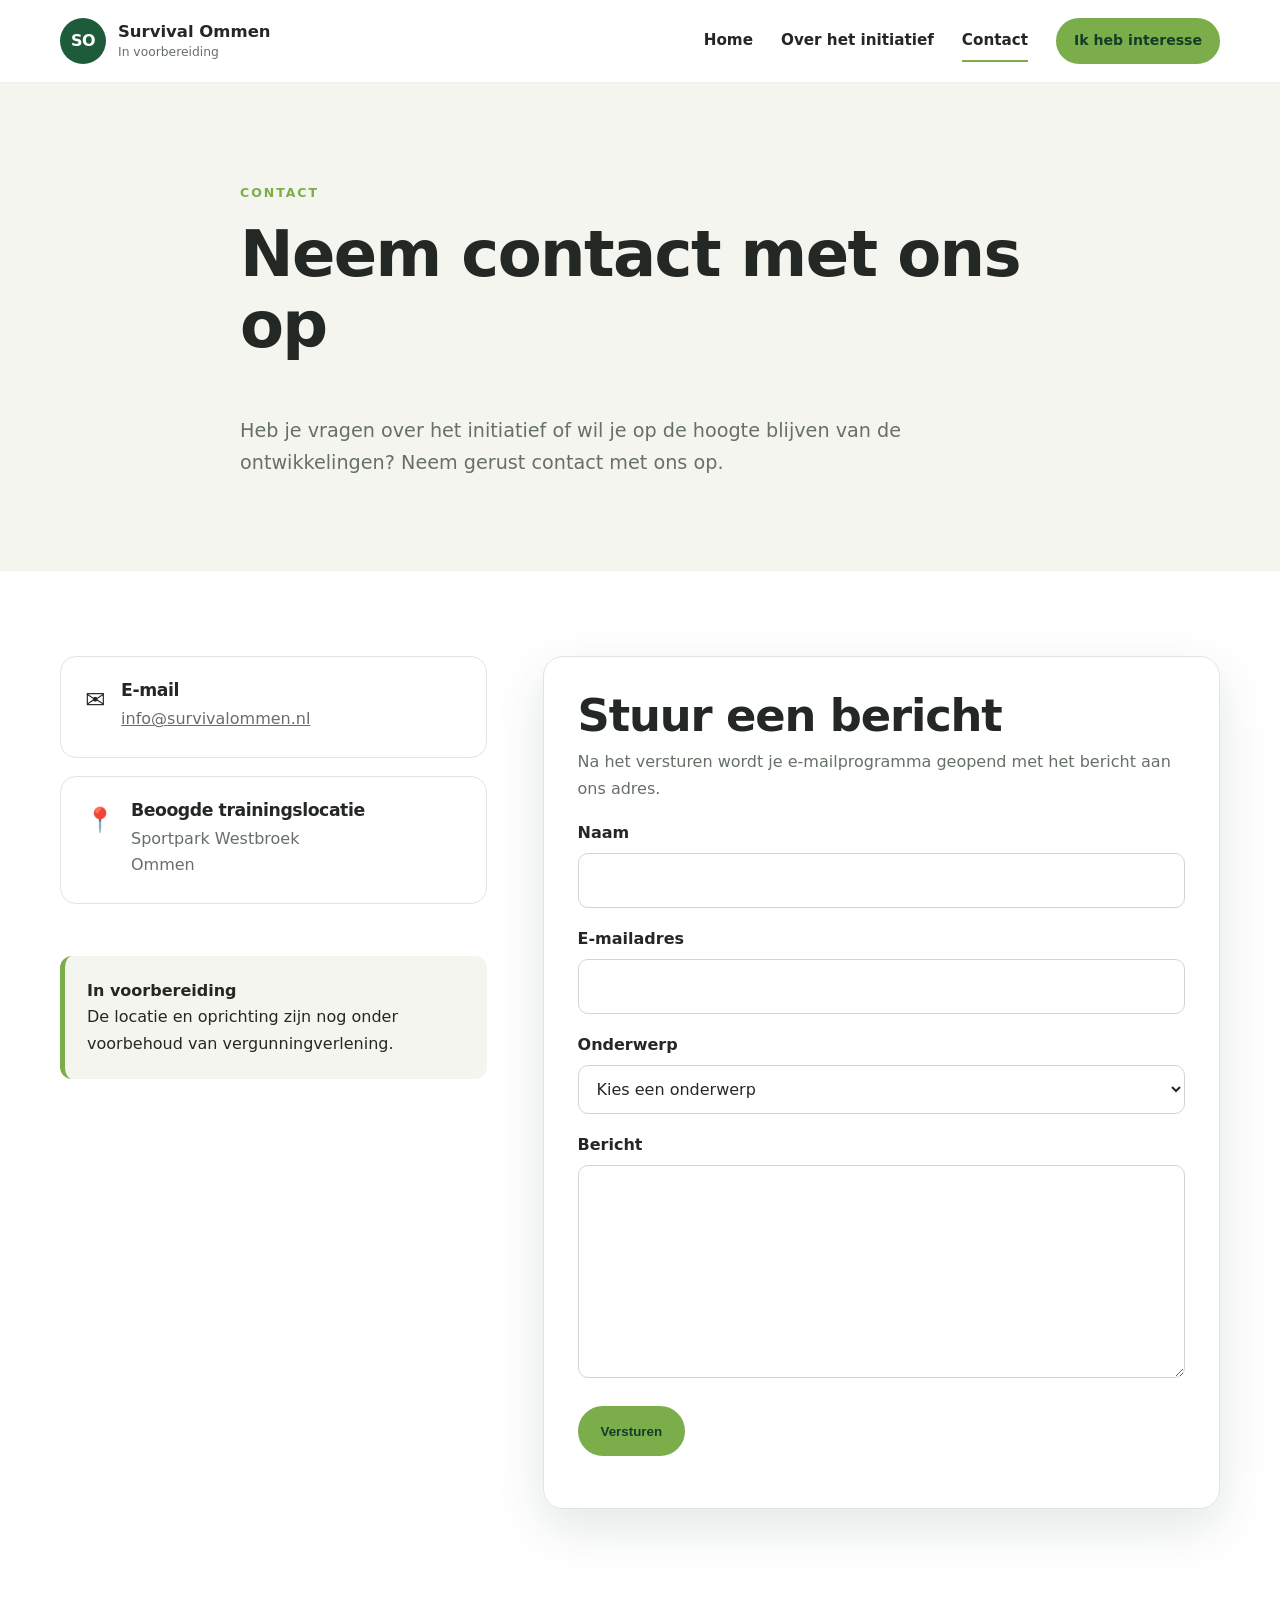
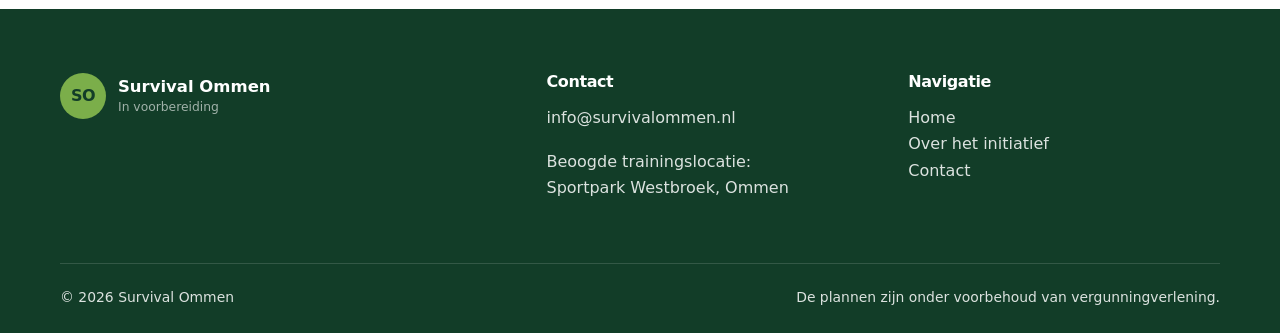
==== contact.html @ 65412dc5 "Add files via upload Eerste versie" ====
<!doctype html>
<html lang="nl">
<head>
  <meta charset="utf-8">
  <meta name="viewport" content="width=device-width, initial-scale=1">
  <title>Contact | Survival Ommen</title>
  <meta name="description" content="Neem contact op met Survival Ommen of meld je aan voor updates over het initiatief.">
  <meta name="theme-color" content="#1e5b3a">
  <link rel="icon" href="/assets/icons/favicon.svg" type="image/svg+xml">
  <link rel="stylesheet" href="/assets/css/style.css">
  <script defer src="/assets/js/script.js"></script>
</head>
<body>
  <a class="skip-link" href="#main">Ga naar de inhoud</a>
  <header class="site-header" data-header>
    <div class="container header-inner">
      <a class="brand" href="/" aria-label="Survival Ommen - home"><span class="brand-mark" aria-hidden="true">SO</span><span class="brand-text"><strong>Survival Ommen</strong><small>In voorbereiding</small></span></a>
      <button class="menu-toggle" type="button" aria-label="Menu openen" aria-expanded="false" aria-controls="main-menu" data-menu-toggle><span></span><span></span><span></span></button>
      <nav id="main-menu" class="main-nav" aria-label="Hoofdnavigatie" data-menu>
        <a href="/">Home</a>
        <a href="/over-survival-ommen.html">Over het initiatief</a>
        <a class="active" href="/contact.html">Contact</a>
        <a class="button button-small" href="#contactformulier">Ik heb interesse</a>
      </nav>
    </div>
  </header>

  <main id="main">
    <section class="page-hero">
      <div class="container narrow">
        <p class="eyebrow">Contact</p>
        <h1>Neem contact met ons op</h1>
        <p>Heb je vragen over het initiatief of wil je op de hoogte blijven van de ontwikkelingen? Neem gerust contact met ons op.</p>
      </div>
    </section>

    <section class="contact-section">
      <div class="container contact-grid">
        <aside class="contact-details">
          <div class="contact-card">
            <span aria-hidden="true">✉️</span>
            <div><h2>E-mail</h2><p><a href="mailto:info@survivalommen.nl">info@survivalommen.nl</a></p></div>
          </div>
          <div class="contact-card">
            <span aria-hidden="true">📍</span>
            <div><h2>Beoogde trainingslocatie</h2><p>Sportpark Westbroek<br>Ommen</p></div>
          </div>
          <div class="notice">
            <strong>In voorbereiding</strong>
            <p>De locatie en oprichting zijn nog onder voorbehoud van vergunningverlening.</p>
          </div>
        </aside>

        <form id="contactformulier" class="contact-form" data-contact-form>
          <h2>Stuur een bericht</h2>
          <p class="form-intro">Na het versturen wordt je e-mailprogramma geopend met het bericht aan ons adres.</p>

          <label for="naam">Naam</label>
          <input id="naam" name="naam" type="text" autocomplete="name" required>

          <label for="email">E-mailadres</label>
          <input id="email" name="email" type="email" autocomplete="email" required>

          <label for="onderwerp">Onderwerp</label>
          <select id="onderwerp" name="onderwerp" required>
            <option value="">Kies een onderwerp</option>
            <option>Ik heb interesse</option>
            <option>Ik wil op de hoogte blijven</option>
            <option>Ik wil sponsor worden</option>
            <option>Andere vraag</option>
          </select>

          <label for="bericht">Bericht</label>
          <textarea id="bericht" name="bericht" rows="7" required></textarea>

          <button class="button" type="submit">Versturen</button>
          <p class="form-status" role="status" aria-live="polite" data-form-status></p>
        </form>
      </div>
    </section>
  </main>

  <footer class="site-footer">
    <div class="container footer-grid">
      <div><a class="brand brand-footer" href="/"><span class="brand-mark" aria-hidden="true">SO</span><span class="brand-text"><strong>Survival Ommen</strong><small>In voorbereiding</small></span></a></div>
      <div><h2>Contact</h2><p><a href="mailto:info@survivalommen.nl">info@survivalommen.nl</a></p><p>Beoogde trainingslocatie:<br>Sportpark Westbroek, Ommen</p></div>
      <div><h2>Navigatie</h2><p><a href="/">Home</a><br><a href="/over-survival-ommen.html">Over het initiatief</a><br><a href="/contact.html">Contact</a></p></div>
    </div>
    <div class="container footer-bottom"><p>© <span data-year></span> Survival Ommen</p><p>De plannen zijn onder voorbehoud van vergunningverlening.</p></div>
  </footer>
</body>
</html>
---- assets/css/style.css ----
:root {
  --green-900: #123d28;
  --green-800: #1e5b3a;
  --green-700: #2d714b;
  --green-500: #7bae4a;
  --cream: #f5f5ef;
  --white: #ffffff;
  --charcoal: #242824;
  --muted: #667067;
  --line: #dfe5df;
  --shadow: 0 18px 50px rgba(18, 61, 40, .12);
  --radius: 20px;
  --container: 1160px;
}
* { box-sizing: border-box; }
html { scroll-behavior: smooth; }
body {
  margin: 0;
  color: var(--charcoal);
  background: var(--white);
  font-family: Inter, ui-sans-serif, system-ui, -apple-system, BlinkMacSystemFont, "Segoe UI", sans-serif;
  line-height: 1.65;
}
a { color: inherit; }
img { max-width: 100%; display: block; }
h1, h2, h3 { line-height: 1.12; margin-top: 0; letter-spacing: -.025em; }
h1 { font-size: clamp(2.5rem, 6vw, 5.25rem); }
h2 { font-size: clamp(1.8rem, 3.5vw, 3rem); }
p { margin: 0 0 1.1rem; }
.container { width: min(calc(100% - 40px), var(--container)); margin-inline: auto; }
.narrow { max-width: 800px; }
.skip-link {
  position: fixed; left: 16px; top: -100px; z-index: 1000; padding: 10px 14px;
  background: var(--white); border-radius: 8px; color: var(--green-900);
}
.skip-link:focus { top: 16px; }
.site-header {
  position: sticky; top: 0; z-index: 100; background: rgba(255,255,255,.94);
  backdrop-filter: blur(14px); border-bottom: 1px solid rgba(18,61,40,.08);
}
.header-inner { min-height: 82px; display: flex; align-items: center; justify-content: space-between; gap: 30px; }
.brand { display: inline-flex; align-items: center; gap: 12px; text-decoration: none; }
.brand-mark {
  width: 46px; height: 46px; display: grid; place-items: center; border-radius: 50%;
  background: var(--green-800); color: var(--white); font-weight: 900; letter-spacing: -.04em;
}
.brand-text { display: grid; line-height: 1.15; }
.brand-text strong { font-size: 1.03rem; }
.brand-text small { color: var(--muted); font-size: .77rem; margin-top: 3px; }
.main-nav { display: flex; align-items: center; gap: 28px; }
.main-nav > a { text-decoration: none; font-weight: 700; font-size: .95rem; }
.main-nav > a:not(.button) { position: relative; padding: 28px 0; }
.main-nav > a:not(.button)::after {
  content: ""; position: absolute; left: 0; right: 100%; bottom: 20px; height: 2px;
  background: var(--green-500); transition: right .2s ease;
}
.main-nav > a:hover::after, .main-nav > a.active::after { right: 0; }
.menu-toggle { display: none; width: 44px; height: 44px; border: 0; background: transparent; padding: 9px; }
.menu-toggle span { display: block; height: 2px; background: var(--green-900); margin: 6px 0; }
.hero {
  position: relative; min-height: 680px; display: grid; align-items: center; color: var(--white);
  background: url("/assets/images/hero-survival.svg") center/cover no-repeat;
}
.hero-overlay { position: absolute; inset: 0; background: linear-gradient(90deg, rgba(9,36,23,.94) 0%, rgba(9,36,23,.80) 50%, rgba(9,36,23,.35) 100%); }
.hero-content { position: relative; padding: 95px 0; max-width: 940px; }
.hero h1 { max-width: 900px; margin-bottom: 24px; }
.hero-lead { font-size: clamp(1.15rem, 2vw, 1.42rem); max-width: 830px; }
.hero p:not(.eyebrow) { max-width: 820px; color: rgba(255,255,255,.9); }
.eyebrow {
  color: var(--green-500); text-transform: uppercase; letter-spacing: .16em;
  font-weight: 900; font-size: .78rem; margin-bottom: 15px;
}
.button-group { display: flex; flex-wrap: wrap; gap: 14px; margin-top: 34px; }
.button {
  display: inline-flex; align-items: center; justify-content: center; min-height: 50px; padding: 13px 21px;
  background: var(--green-500); color: var(--green-900); border: 2px solid var(--green-500);
  border-radius: 999px; font-weight: 900; text-decoration: none; cursor: pointer; transition: transform .2s ease, box-shadow .2s ease, background .2s ease;
}
.button:hover { transform: translateY(-2px); box-shadow: 0 10px 25px rgba(0,0,0,.14); }
.button-secondary { background: var(--white); border-color: var(--white); color: var(--green-900); }
.button-outline-light { background: transparent; color: var(--white); border-color: rgba(255,255,255,.72); }
.button-light { background: var(--white); border-color: var(--white); color: var(--green-900); }
.button-small { min-height: 42px; padding: 9px 16px; font-size: .88rem !important; }
.status-section { background: var(--cream); padding: 0 0 70px; }
.status-card {
  position: relative; z-index: 2; transform: translateY(-44px); display: grid; grid-template-columns: auto 1fr; gap: 22px;
  background: var(--white); border-radius: var(--radius); padding: 32px; box-shadow: var(--shadow);
}
.status-card h2 { font-size: clamp(1.45rem, 3vw, 2.2rem); margin-bottom: 10px; }
.status-card p:last-child { margin-bottom: 0; }
.status-icon { font-size: 2rem; }
.intro-section, .content-section { padding: 95px 0; }
.intro-section p:not(.eyebrow), .prose p { color: var(--muted); font-size: 1.08rem; }
.text-link { display: inline-flex; gap: 8px; color: var(--green-800); font-weight: 900; text-decoration: none; }
.cta-section { background: var(--green-800); color: var(--white); padding: 70px 0; }
.cta-inner { display: flex; align-items: center; justify-content: space-between; gap: 40px; }
.cta-inner > div { max-width: 760px; }
.cta-inner p:not(.eyebrow) { color: rgba(255,255,255,.84); margin-bottom: 0; }
.page-hero { padding: 100px 0 75px; background: var(--cream); }
.page-hero h1 { font-size: clamp(2.5rem, 5vw, 4.6rem); }
.page-hero p:last-child { color: var(--muted); font-size: 1.2rem; }
.prose h2 { margin-top: 48px; margin-bottom: 14px; }
.notice { background: var(--cream); border-left: 5px solid var(--green-500); padding: 22px; border-radius: 12px; margin: 34px 0; }
.notice p { margin-bottom: 0; }
.contact-section { padding: 85px 0 100px; }
.contact-grid { display: grid; grid-template-columns: .85fr 1.35fr; gap: 56px; align-items: start; }
.contact-details { display: grid; gap: 18px; }
.contact-card { display: grid; grid-template-columns: auto 1fr; gap: 16px; padding: 24px; border: 1px solid var(--line); border-radius: 16px; }
.contact-card > span { font-size: 1.5rem; }
.contact-card h2 { font-size: 1.08rem; margin-bottom: 6px; }
.contact-card p { margin: 0; color: var(--muted); }
.contact-form { padding: 34px; border: 1px solid var(--line); border-radius: var(--radius); box-shadow: var(--shadow); }
.contact-form h2 { margin-bottom: 8px; }
.form-intro { color: var(--muted); }
label { display: block; margin: 18px 0 7px; font-weight: 800; }
input, select, textarea {
  width: 100%; border: 1px solid #cfd8cf; border-radius: 10px; padding: 13px 14px; font: inherit; color: inherit; background: var(--white);
}
input:focus, select:focus, textarea:focus { outline: 3px solid rgba(123,174,74,.28); border-color: var(--green-700); }
textarea { resize: vertical; }
.contact-form .button { margin-top: 20px; }
.form-status { margin-top: 12px; color: var(--green-800); font-weight: 700; }
.site-footer { background: var(--green-900); color: rgba(255,255,255,.85); padding: 64px 0 24px; }
.footer-grid { display: grid; grid-template-columns: 1.4fr 1fr 1fr; gap: 50px; }
.site-footer h2 { color: var(--white); font-size: 1rem; margin-bottom: 14px; }
.site-footer a { color: inherit; text-decoration: none; }
.site-footer a:hover { color: var(--green-500); }
.brand-footer .brand-mark { background: var(--green-500); color: var(--green-900); }
.brand-footer .brand-text strong { color: var(--white); }
.brand-footer .brand-text small { color: rgba(255,255,255,.6); }
.footer-bottom { display: flex; justify-content: space-between; gap: 20px; border-top: 1px solid rgba(255,255,255,.14); margin-top: 44px; padding-top: 22px; font-size: .87rem; }
.footer-bottom p { margin: 0; }

@media (max-width: 860px) {
  .menu-toggle { display: block; }
  .main-nav {
    display: none; position: absolute; left: 20px; right: 20px; top: 72px; background: var(--white);
    border: 1px solid var(--line); border-radius: 16px; box-shadow: var(--shadow); padding: 14px;
    flex-direction: column; align-items: stretch; gap: 0;
  }
  .main-nav.open { display: flex; }
  .main-nav > a:not(.button) { padding: 13px 10px; }
  .main-nav > a:not(.button)::after { display: none; }
  .main-nav .button { margin-top: 8px; }
  .hero { min-height: 650px; }
  .hero-overlay { background: rgba(9,36,23,.84); }
  .cta-inner { align-items: flex-start; flex-direction: column; }
  .contact-grid, .footer-grid { grid-template-columns: 1fr; }
}
@media (max-width: 600px) {
  .container { width: min(calc(100% - 28px), var(--container)); }
  .header-inner { min-height: 72px; }
  .brand-text small { display: none; }
  .hero-content { padding: 72px 0 90px; }
  .button-group { align-items: stretch; flex-direction: column; }
  .button-group .button { width: 100%; }
  .status-card { grid-template-columns: 1fr; padding: 25px; }
  .page-hero { padding: 72px 0 55px; }
  .intro-section, .content-section, .contact-section { padding: 68px 0; }
  .contact-form { padding: 24px; }
  .footer-bottom { flex-direction: column; }
}
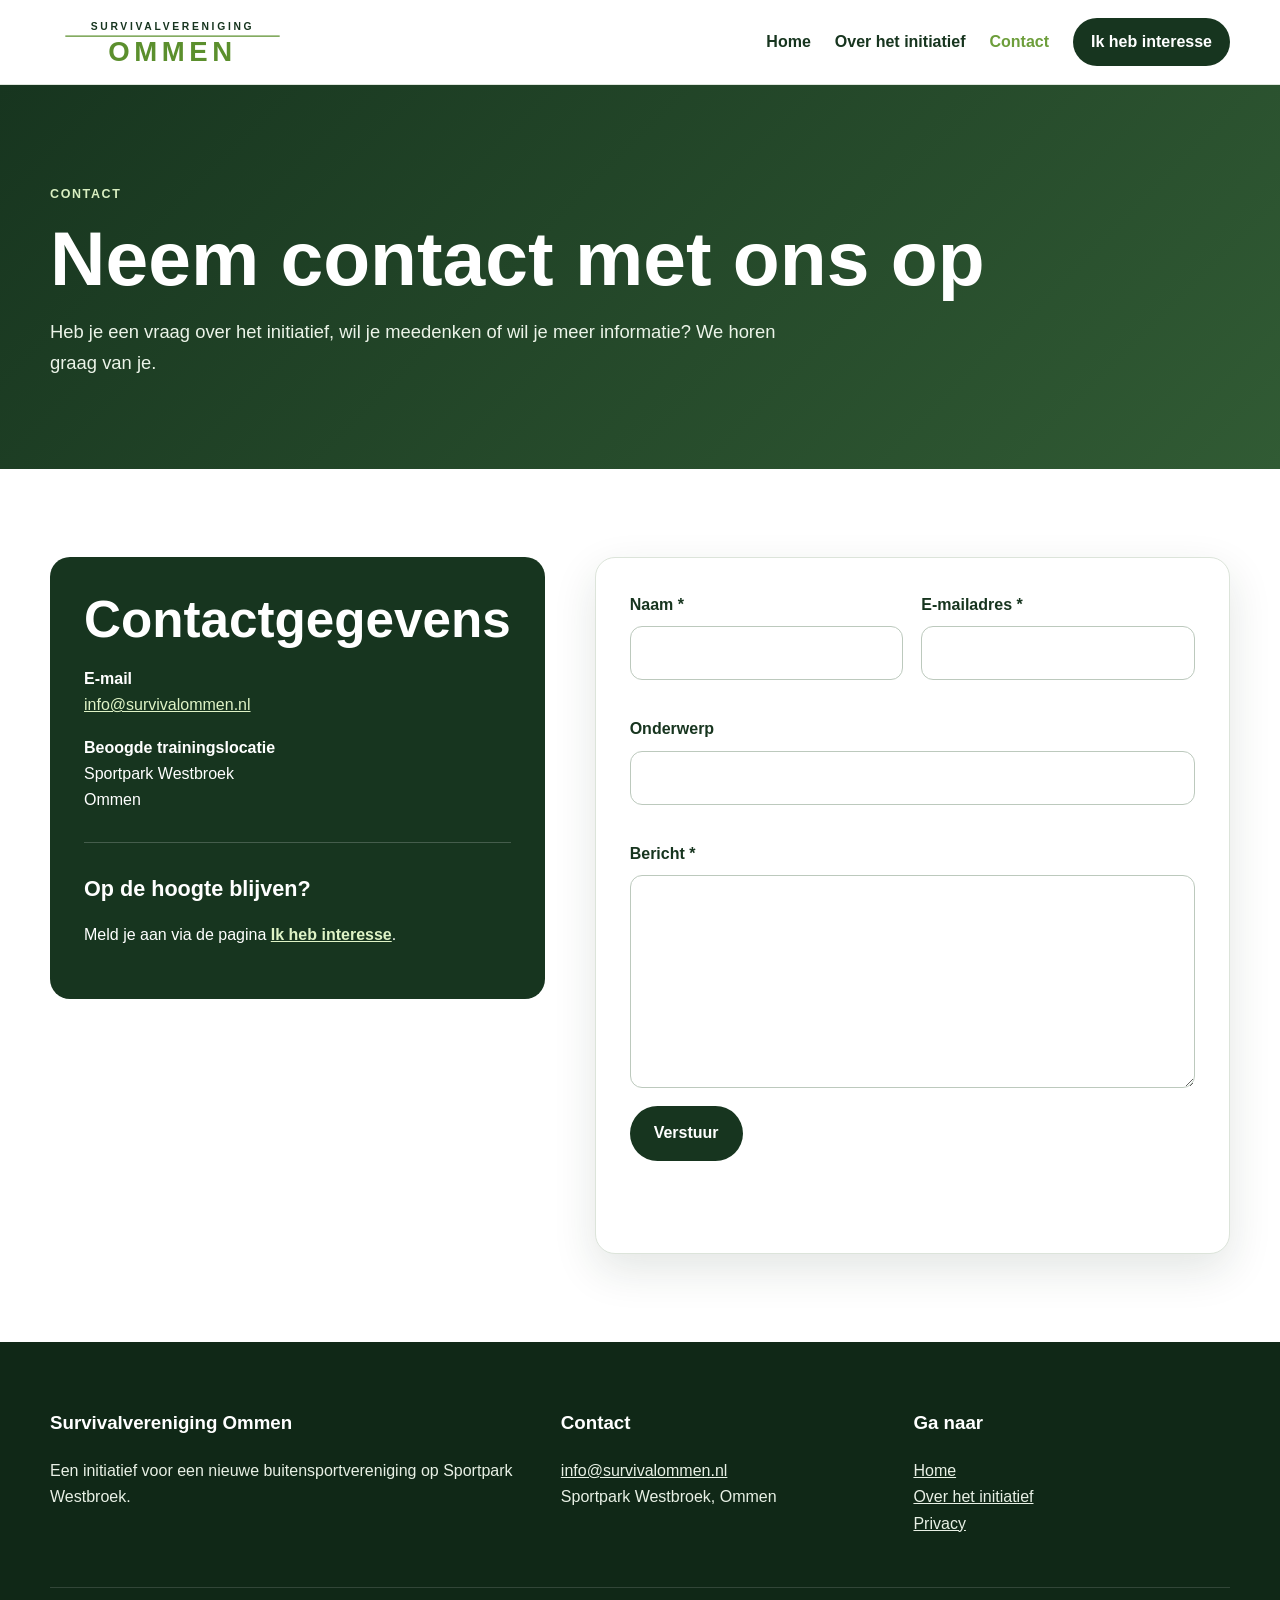
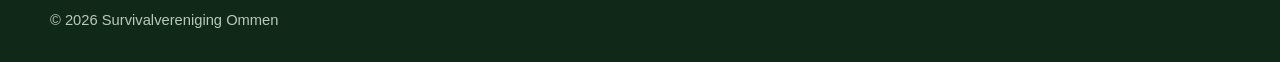
==== commit ca413190: "Add files via upload" ====
--- a/contact.html
+++ b/contact.html
@@ -1,92 +1,6 @@
-<!doctype html>
-<html lang="nl">
-<head>
-  <meta charset="utf-8">
-  <meta name="viewport" content="width=device-width, initial-scale=1">
-  <title>Contact | Survival Ommen</title>
-  <meta name="description" content="Neem contact op met Survival Ommen of meld je aan voor updates over het initiatief.">
-  <meta name="theme-color" content="#1e5b3a">
-  <link rel="icon" href="/assets/icons/favicon.svg" type="image/svg+xml">
-  <link rel="stylesheet" href="/assets/css/style.css">
-  <script defer src="/assets/js/script.js"></script>
-</head>
-<body>
-  <a class="skip-link" href="#main">Ga naar de inhoud</a>
-  <header class="site-header" data-header>
-    <div class="container header-inner">
-      <a class="brand" href="/" aria-label="Survival Ommen - home"><span class="brand-mark" aria-hidden="true">SO</span><span class="brand-text"><strong>Survival Ommen</strong><small>In voorbereiding</small></span></a>
-      <button class="menu-toggle" type="button" aria-label="Menu openen" aria-expanded="false" aria-controls="main-menu" data-menu-toggle><span></span><span></span><span></span></button>
-      <nav id="main-menu" class="main-nav" aria-label="Hoofdnavigatie" data-menu>
-        <a href="/">Home</a>
-        <a href="/over-survival-ommen.html">Over het initiatief</a>
-        <a class="active" href="/contact.html">Contact</a>
-        <a class="button button-small" href="#contactformulier">Ik heb interesse</a>
-      </nav>
-    </div>
-  </header>
-
-  <main id="main">
-    <section class="page-hero">
-      <div class="container narrow">
-        <p class="eyebrow">Contact</p>
-        <h1>Neem contact met ons op</h1>
-        <p>Heb je vragen over het initiatief of wil je op de hoogte blijven van de ontwikkelingen? Neem gerust contact met ons op.</p>
-      </div>
-    </section>
-
-    <section class="contact-section">
-      <div class="container contact-grid">
-        <aside class="contact-details">
-          <div class="contact-card">
-            <span aria-hidden="true">✉️</span>
-            <div><h2>E-mail</h2><p><a href="mailto:info@survivalommen.nl">info@survivalommen.nl</a></p></div>
-          </div>
-          <div class="contact-card">
-            <span aria-hidden="true">📍</span>
-            <div><h2>Beoogde trainingslocatie</h2><p>Sportpark Westbroek<br>Ommen</p></div>
-          </div>
-          <div class="notice">
-            <strong>In voorbereiding</strong>
-            <p>De locatie en oprichting zijn nog onder voorbehoud van vergunningverlening.</p>
-          </div>
-        </aside>
-
-        <form id="contactformulier" class="contact-form" data-contact-form>
-          <h2>Stuur een bericht</h2>
-          <p class="form-intro">Na het versturen wordt je e-mailprogramma geopend met het bericht aan ons adres.</p>
-
-          <label for="naam">Naam</label>
-          <input id="naam" name="naam" type="text" autocomplete="name" required>
-
-          <label for="email">E-mailadres</label>
-          <input id="email" name="email" type="email" autocomplete="email" required>
-
-          <label for="onderwerp">Onderwerp</label>
-          <select id="onderwerp" name="onderwerp" required>
-            <option value="">Kies een onderwerp</option>
-            <option>Ik heb interesse</option>
-            <option>Ik wil op de hoogte blijven</option>
-            <option>Ik wil sponsor worden</option>
-            <option>Andere vraag</option>
-          </select>
-
-          <label for="bericht">Bericht</label>
-          <textarea id="bericht" name="bericht" rows="7" required></textarea>
-
-          <button class="button" type="submit">Versturen</button>
-          <p class="form-status" role="status" aria-live="polite" data-form-status></p>
-        </form>
-      </div>
-    </section>
-  </main>
-
-  <footer class="site-footer">
-    <div class="container footer-grid">
-      <div><a class="brand brand-footer" href="/"><span class="brand-mark" aria-hidden="true">SO</span><span class="brand-text"><strong>Survival Ommen</strong><small>In voorbereiding</small></span></a></div>
-      <div><h2>Contact</h2><p><a href="mailto:info@survivalommen.nl">info@survivalommen.nl</a></p><p>Beoogde trainingslocatie:<br>Sportpark Westbroek, Ommen</p></div>
-      <div><h2>Navigatie</h2><p><a href="/">Home</a><br><a href="/over-survival-ommen.html">Over het initiatief</a><br><a href="/contact.html">Contact</a></p></div>
-    </div>
-    <div class="container footer-bottom"><p>© <span data-year></span> Survival Ommen</p><p>De plannen zijn onder voorbehoud van vergunningverlening.</p></div>
-  </footer>
-</body>
-</html>
+<!doctype html><html lang="nl"><head><meta charset="utf-8"><meta name="viewport" content="width=device-width,initial-scale=1"><title>Contact | Survivalvereniging Ommen</title><meta name="description" content="Neem contact op met Survivalvereniging Ommen of stel je vraag via het contactformulier."><link rel="icon" href="assets/images/favicon.svg" type="image/svg+xml"><link rel="stylesheet" href="assets/css/style.css"></head><body><a class="skip-link" href="#main">Ga naar inhoud</a>
+<header class="site-header"><div class="container nav-wrap"><a class="brand" href="index.html"><img src="assets/images/logo.svg" alt="Survivalvereniging Ommen"></a><button class="menu-button" data-menu-button aria-expanded="false" aria-controls="main-nav">Menu</button><nav id="main-nav" class="main-nav" data-nav><a href="index.html">Home</a><a href="over-survival-ommen.html">Over het initiatief</a><a aria-current="page" href="contact.html">Contact</a><a class="nav-cta" href="interesse.html">Ik heb interesse</a></nav></div></header>
+<main id="main"><section class="page-hero"><div class="container"><span class="eyebrow">Contact</span><h1>Neem contact met ons op</h1><p>Heb je een vraag over het initiatief, wil je meedenken of wil je meer informatie? We horen graag van je.</p></div></section>
+<section class="section"><div class="container form-shell"><aside class="contact-panel"><h2>Contactgegevens</h2><p><strong>E-mail</strong><br><a href="mailto:info@survivalommen.nl">info@survivalommen.nl</a></p><p><strong>Beoogde trainingslocatie</strong><br>Sportpark Westbroek<br>Ommen</p><hr style="border:0;border-top:1px solid rgba(255,255,255,.2);margin:28px 0"><h3 style="color:#fff">Op de hoogte blijven?</h3><p>Meld je aan via de pagina <a href="interesse.html"><strong>Ik heb interesse</strong></a>.</p></aside>
+<form class="contact-form" action="https://formspree.io/f/mwvggwoa" method="POST" data-contact-form><input type="hidden" name="_subject" value="Nieuw contactbericht via survivalommen.nl"><input type="hidden" name="formulier" value="Contactformulier"><div class="honeypot"><label>Laat dit veld leeg<input name="website" autocomplete="off"></label></div><div class="form-grid"><div class="form-group"><label for="contact-naam">Naam *</label><input type="text" id="contact-naam" name="naam" autocomplete="name" required></div><div class="form-group"><label for="contact-email">E-mailadres *</label><input type="email" id="contact-email" name="email" autocomplete="email" required></div><div class="form-group full"><label for="contact-onderwerp">Onderwerp</label><input type="text" id="contact-onderwerp" name="onderwerp"></div><div class="form-group full"><label for="contact-bericht">Bericht *</label><textarea id="contact-bericht" name="bericht" rows="7" required></textarea></div></div><button type="submit" class="button button-dark">Verstuur</button><p class="form-status" data-form-status aria-live="polite"></p></form></div></section></main>
+<footer class="site-footer"><div class="container"><div class="footer-grid"><div><h3>Survivalvereniging Ommen</h3><p>Een initiatief voor een nieuwe buitensportvereniging op Sportpark Westbroek.</p></div><div><h3>Contact</h3><p><a href="mailto:info@survivalommen.nl">info@survivalommen.nl</a><br>Sportpark Westbroek, Ommen</p></div><div><h3>Ga naar</h3><p><a href="index.html">Home</a><br><a href="over-survival-ommen.html">Over het initiatief</a><br><a href="privacy.html">Privacy</a></p></div></div><div class="footer-bottom">© <span data-year></span> Survivalvereniging Ommen</div></div></footer><script src="assets/js/script.js"></script></body></html>
--- a/assets/css/style.css
+++ b/assets/css/style.css
@@ -1,162 +1,11 @@
-:root {
-  --green-900: #123d28;
-  --green-800: #1e5b3a;
-  --green-700: #2d714b;
-  --green-500: #7bae4a;
-  --cream: #f5f5ef;
-  --white: #ffffff;
-  --charcoal: #242824;
-  --muted: #667067;
-  --line: #dfe5df;
-  --shadow: 0 18px 50px rgba(18, 61, 40, .12);
-  --radius: 20px;
-  --container: 1160px;
-}
-* { box-sizing: border-box; }
-html { scroll-behavior: smooth; }
-body {
-  margin: 0;
-  color: var(--charcoal);
-  background: var(--white);
-  font-family: Inter, ui-sans-serif, system-ui, -apple-system, BlinkMacSystemFont, "Segoe UI", sans-serif;
-  line-height: 1.65;
-}
-a { color: inherit; }
-img { max-width: 100%; display: block; }
-h1, h2, h3 { line-height: 1.12; margin-top: 0; letter-spacing: -.025em; }
-h1 { font-size: clamp(2.5rem, 6vw, 5.25rem); }
-h2 { font-size: clamp(1.8rem, 3.5vw, 3rem); }
-p { margin: 0 0 1.1rem; }
-.container { width: min(calc(100% - 40px), var(--container)); margin-inline: auto; }
-.narrow { max-width: 800px; }
-.skip-link {
-  position: fixed; left: 16px; top: -100px; z-index: 1000; padding: 10px 14px;
-  background: var(--white); border-radius: 8px; color: var(--green-900);
-}
-.skip-link:focus { top: 16px; }
-.site-header {
-  position: sticky; top: 0; z-index: 100; background: rgba(255,255,255,.94);
-  backdrop-filter: blur(14px); border-bottom: 1px solid rgba(18,61,40,.08);
-}
-.header-inner { min-height: 82px; display: flex; align-items: center; justify-content: space-between; gap: 30px; }
-.brand { display: inline-flex; align-items: center; gap: 12px; text-decoration: none; }
-.brand-mark {
-  width: 46px; height: 46px; display: grid; place-items: center; border-radius: 50%;
-  background: var(--green-800); color: var(--white); font-weight: 900; letter-spacing: -.04em;
-}
-.brand-text { display: grid; line-height: 1.15; }
-.brand-text strong { font-size: 1.03rem; }
-.brand-text small { color: var(--muted); font-size: .77rem; margin-top: 3px; }
-.main-nav { display: flex; align-items: center; gap: 28px; }
-.main-nav > a { text-decoration: none; font-weight: 700; font-size: .95rem; }
-.main-nav > a:not(.button) { position: relative; padding: 28px 0; }
-.main-nav > a:not(.button)::after {
-  content: ""; position: absolute; left: 0; right: 100%; bottom: 20px; height: 2px;
-  background: var(--green-500); transition: right .2s ease;
-}
-.main-nav > a:hover::after, .main-nav > a.active::after { right: 0; }
-.menu-toggle { display: none; width: 44px; height: 44px; border: 0; background: transparent; padding: 9px; }
-.menu-toggle span { display: block; height: 2px; background: var(--green-900); margin: 6px 0; }
-.hero {
-  position: relative; min-height: 680px; display: grid; align-items: center; color: var(--white);
-  background: url("/assets/images/hero-survival.svg") center/cover no-repeat;
-}
-.hero-overlay { position: absolute; inset: 0; background: linear-gradient(90deg, rgba(9,36,23,.94) 0%, rgba(9,36,23,.80) 50%, rgba(9,36,23,.35) 100%); }
-.hero-content { position: relative; padding: 95px 0; max-width: 940px; }
-.hero h1 { max-width: 900px; margin-bottom: 24px; }
-.hero-lead { font-size: clamp(1.15rem, 2vw, 1.42rem); max-width: 830px; }
-.hero p:not(.eyebrow) { max-width: 820px; color: rgba(255,255,255,.9); }
-.eyebrow {
-  color: var(--green-500); text-transform: uppercase; letter-spacing: .16em;
-  font-weight: 900; font-size: .78rem; margin-bottom: 15px;
-}
-.button-group { display: flex; flex-wrap: wrap; gap: 14px; margin-top: 34px; }
-.button {
-  display: inline-flex; align-items: center; justify-content: center; min-height: 50px; padding: 13px 21px;
-  background: var(--green-500); color: var(--green-900); border: 2px solid var(--green-500);
-  border-radius: 999px; font-weight: 900; text-decoration: none; cursor: pointer; transition: transform .2s ease, box-shadow .2s ease, background .2s ease;
-}
-.button:hover { transform: translateY(-2px); box-shadow: 0 10px 25px rgba(0,0,0,.14); }
-.button-secondary { background: var(--white); border-color: var(--white); color: var(--green-900); }
-.button-outline-light { background: transparent; color: var(--white); border-color: rgba(255,255,255,.72); }
-.button-light { background: var(--white); border-color: var(--white); color: var(--green-900); }
-.button-small { min-height: 42px; padding: 9px 16px; font-size: .88rem !important; }
-.status-section { background: var(--cream); padding: 0 0 70px; }
-.status-card {
-  position: relative; z-index: 2; transform: translateY(-44px); display: grid; grid-template-columns: auto 1fr; gap: 22px;
-  background: var(--white); border-radius: var(--radius); padding: 32px; box-shadow: var(--shadow);
-}
-.status-card h2 { font-size: clamp(1.45rem, 3vw, 2.2rem); margin-bottom: 10px; }
-.status-card p:last-child { margin-bottom: 0; }
-.status-icon { font-size: 2rem; }
-.intro-section, .content-section { padding: 95px 0; }
-.intro-section p:not(.eyebrow), .prose p { color: var(--muted); font-size: 1.08rem; }
-.text-link { display: inline-flex; gap: 8px; color: var(--green-800); font-weight: 900; text-decoration: none; }
-.cta-section { background: var(--green-800); color: var(--white); padding: 70px 0; }
-.cta-inner { display: flex; align-items: center; justify-content: space-between; gap: 40px; }
-.cta-inner > div { max-width: 760px; }
-.cta-inner p:not(.eyebrow) { color: rgba(255,255,255,.84); margin-bottom: 0; }
-.page-hero { padding: 100px 0 75px; background: var(--cream); }
-.page-hero h1 { font-size: clamp(2.5rem, 5vw, 4.6rem); }
-.page-hero p:last-child { color: var(--muted); font-size: 1.2rem; }
-.prose h2 { margin-top: 48px; margin-bottom: 14px; }
-.notice { background: var(--cream); border-left: 5px solid var(--green-500); padding: 22px; border-radius: 12px; margin: 34px 0; }
-.notice p { margin-bottom: 0; }
-.contact-section { padding: 85px 0 100px; }
-.contact-grid { display: grid; grid-template-columns: .85fr 1.35fr; gap: 56px; align-items: start; }
-.contact-details { display: grid; gap: 18px; }
-.contact-card { display: grid; grid-template-columns: auto 1fr; gap: 16px; padding: 24px; border: 1px solid var(--line); border-radius: 16px; }
-.contact-card > span { font-size: 1.5rem; }
-.contact-card h2 { font-size: 1.08rem; margin-bottom: 6px; }
-.contact-card p { margin: 0; color: var(--muted); }
-.contact-form { padding: 34px; border: 1px solid var(--line); border-radius: var(--radius); box-shadow: var(--shadow); }
-.contact-form h2 { margin-bottom: 8px; }
-.form-intro { color: var(--muted); }
-label { display: block; margin: 18px 0 7px; font-weight: 800; }
-input, select, textarea {
-  width: 100%; border: 1px solid #cfd8cf; border-radius: 10px; padding: 13px 14px; font: inherit; color: inherit; background: var(--white);
-}
-input:focus, select:focus, textarea:focus { outline: 3px solid rgba(123,174,74,.28); border-color: var(--green-700); }
-textarea { resize: vertical; }
-.contact-form .button { margin-top: 20px; }
-.form-status { margin-top: 12px; color: var(--green-800); font-weight: 700; }
-.site-footer { background: var(--green-900); color: rgba(255,255,255,.85); padding: 64px 0 24px; }
-.footer-grid { display: grid; grid-template-columns: 1.4fr 1fr 1fr; gap: 50px; }
-.site-footer h2 { color: var(--white); font-size: 1rem; margin-bottom: 14px; }
-.site-footer a { color: inherit; text-decoration: none; }
-.site-footer a:hover { color: var(--green-500); }
-.brand-footer .brand-mark { background: var(--green-500); color: var(--green-900); }
-.brand-footer .brand-text strong { color: var(--white); }
-.brand-footer .brand-text small { color: rgba(255,255,255,.6); }
-.footer-bottom { display: flex; justify-content: space-between; gap: 20px; border-top: 1px solid rgba(255,255,255,.14); margin-top: 44px; padding-top: 22px; font-size: .87rem; }
-.footer-bottom p { margin: 0; }
-
-@media (max-width: 860px) {
-  .menu-toggle { display: block; }
-  .main-nav {
-    display: none; position: absolute; left: 20px; right: 20px; top: 72px; background: var(--white);
-    border: 1px solid var(--line); border-radius: 16px; box-shadow: var(--shadow); padding: 14px;
-    flex-direction: column; align-items: stretch; gap: 0;
-  }
-  .main-nav.open { display: flex; }
-  .main-nav > a:not(.button) { padding: 13px 10px; }
-  .main-nav > a:not(.button)::after { display: none; }
-  .main-nav .button { margin-top: 8px; }
-  .hero { min-height: 650px; }
-  .hero-overlay { background: rgba(9,36,23,.84); }
-  .cta-inner { align-items: flex-start; flex-direction: column; }
-  .contact-grid, .footer-grid { grid-template-columns: 1fr; }
-}
-@media (max-width: 600px) {
-  .container { width: min(calc(100% - 28px), var(--container)); }
-  .header-inner { min-height: 72px; }
-  .brand-text small { display: none; }
-  .hero-content { padding: 72px 0 90px; }
-  .button-group { align-items: stretch; flex-direction: column; }
-  .button-group .button { width: 100%; }
-  .status-card { grid-template-columns: 1fr; padding: 25px; }
-  .page-hero { padding: 72px 0 55px; }
-  .intro-section, .content-section, .contact-section { padding: 68px 0; }
-  .contact-form { padding: 24px; }
-  .footer-bottom { flex-direction: column; }
-}
+:root{--green-900:#17351f;--green-800:#214c2a;--green-700:#356a35;--green-500:#6d9e3b;--green-300:#b9d59a;--cream:#f6f4ed;--white:#fff;--ink:#1e2720;--muted:#647066;--border:#dce4da;--shadow:0 16px 44px rgba(23,53,31,.12);--radius:20px;--max:1180px}
+*{box-sizing:border-box}html{scroll-behavior:smooth}body{margin:0;font-family:Inter,Arial,Helvetica,sans-serif;color:var(--ink);background:#fff;line-height:1.65}img{max-width:100%;display:block}a{color:inherit}button,input,textarea{font:inherit}.container{width:min(var(--max),calc(100% - 40px));margin-inline:auto}.skip-link{position:absolute;left:-9999px;top:10px;z-index:999;background:#fff;padding:10px 14px}.skip-link:focus{left:10px}
+.site-header{position:sticky;top:0;z-index:50;background:rgba(255,255,255,.95);backdrop-filter:blur(12px);border-bottom:1px solid rgba(220,228,218,.9)}.nav-wrap{display:flex;align-items:center;justify-content:space-between;min-height:84px;gap:28px}.brand{display:flex;align-items:center;text-decoration:none}.brand img{width:245px;height:auto}.main-nav{display:flex;align-items:center;gap:24px}.main-nav a{text-decoration:none;font-weight:700;color:var(--green-900)}.main-nav a:hover,.main-nav a[aria-current="page"]{color:var(--green-500)}.nav-cta{background:var(--green-900);color:#fff!important;padding:11px 18px;border-radius:999px}.menu-button{display:none;border:0;background:var(--cream);padding:10px 13px;border-radius:10px;font-weight:800;color:var(--green-900)}
+.hero{position:relative;min-height:620px;display:grid;align-items:center;overflow:hidden;background:var(--green-900)}.hero-media{position:absolute;inset:0}.hero-media img{width:100%;height:100%;object-fit:cover}.hero-media:after{content:"";position:absolute;inset:0;background:linear-gradient(90deg,rgba(13,34,18,.9) 0%,rgba(13,34,18,.68) 48%,rgba(13,34,18,.18) 100%)}.hero-content{position:relative;color:#fff;padding:95px 0;max-width:760px}.eyebrow{display:inline-flex;align-items:center;gap:8px;text-transform:uppercase;letter-spacing:.13em;font-size:.78rem;font-weight:900;color:#d9efc1}.hero h1{font-size:clamp(2.6rem,6vw,5.2rem);line-height:1.03;margin:18px 0 20px}.hero p{font-size:clamp(1.05rem,2vw,1.25rem);max-width:720px;color:#edf5e8}.button-row{display:flex;flex-wrap:wrap;gap:12px;margin-top:30px}.button{display:inline-flex;align-items:center;justify-content:center;min-height:50px;padding:12px 22px;border-radius:999px;text-decoration:none;font-weight:900;border:2px solid transparent;cursor:pointer}.button-primary{background:var(--green-500);color:#102414}.button-primary:hover{background:#82b84c}.button-secondary{background:rgba(255,255,255,.08);border-color:#fff;color:#fff}.button-dark{background:var(--green-900);color:#fff}.button-outline{border-color:var(--green-900);color:var(--green-900);background:#fff}
+.usp-strip{background:#fff;border-bottom:1px solid var(--border)}.usp-grid{display:grid;grid-template-columns:repeat(3,1fr);gap:0}.usp-item{padding:18px 24px;display:flex;align-items:center;justify-content:center;gap:10px;text-align:center;font-weight:850;color:var(--green-900);border-right:1px solid var(--border)}.usp-item:last-child{border-right:0}.usp-icon{font-size:1.35rem}
+.section{padding:88px 0}.section-soft{background:var(--cream)}.section-head{max-width:760px;margin-bottom:42px}.section h2{font-size:clamp(2rem,4vw,3.2rem);line-height:1.12;color:var(--green-900);margin:0 0 18px}.section h3{color:var(--green-900);font-size:1.35rem;margin:0 0 10px}.lead{font-size:1.18rem;color:#415045}.two-col{display:grid;grid-template-columns:1.05fr .95fr;gap:56px;align-items:center}.image-card{border-radius:var(--radius);overflow:hidden;box-shadow:var(--shadow);background:#dbe7cf}.image-card img{width:100%;height:100%;min-height:390px;object-fit:cover}.status-card{background:#fff;border:1px solid var(--border);border-radius:var(--radius);padding:34px;box-shadow:var(--shadow)}.status-label{display:inline-flex;background:#eaf3df;color:var(--green-800);padding:7px 12px;border-radius:999px;font-weight:900;font-size:.82rem}.check-list{padding:0;margin:24px 0 0;list-style:none}.check-list li{display:flex;gap:12px;padding:10px 0;border-bottom:1px solid var(--border)}.check-list li:last-child{border-bottom:0}.check-list li:before{content:"✓";font-weight:900;color:var(--green-500)}
+.cta-panel{background:linear-gradient(135deg,var(--green-900),var(--green-700));border-radius:28px;padding:48px;color:#fff;box-shadow:var(--shadow)}.cta-panel h2{color:#fff}.cta-panel p{color:#eaf2e5}.cards{display:grid;grid-template-columns:repeat(3,1fr);gap:22px}.action-card{display:block;text-decoration:none;background:#fff;border:1px solid var(--border);border-radius:18px;padding:26px;transition:.2s ease;box-shadow:0 8px 24px rgba(23,53,31,.06)}.action-card:hover{transform:translateY(-4px);box-shadow:var(--shadow)}.action-card .icon{font-size:2rem}.action-card p{color:var(--muted);margin-bottom:0}.text-link{font-weight:900;color:var(--green-700)}
+.page-hero{padding:95px 0 72px;background:linear-gradient(135deg,#17351f,#315b34);color:#fff}.page-hero h1{font-size:clamp(2.7rem,6vw,4.8rem);line-height:1.05;margin:12px 0}.page-hero p{max-width:760px;font-size:1.15rem;color:#ecf4e9}.content-block{max-width:820px}.content-block+.content-block{margin-top:52px}.content-block h2{font-size:clamp(1.8rem,3vw,2.6rem)}.divider{height:1px;background:var(--border);margin:58px 0}.form-shell{display:grid;grid-template-columns:.8fr 1.2fr;gap:50px;align-items:start}.contact-panel{background:var(--green-900);color:#fff;border-radius:var(--radius);padding:34px}.contact-panel h2{color:#fff}.contact-panel a{color:#dff3c6}.contact-form{background:#fff;border:1px solid var(--border);border-radius:var(--radius);padding:34px;box-shadow:var(--shadow)}.form-grid{display:grid;grid-template-columns:1fr 1fr;gap:18px}.form-group{display:flex;flex-direction:column;gap:8px;margin-bottom:18px}.form-group.full{grid-column:1/-1}.form-group label,.contact-form legend{font-weight:850;color:var(--green-900)}input,textarea{width:100%;border:1px solid #bcc9bd;border-radius:12px;padding:13px 14px;background:#fff;color:var(--ink)}input:focus,textarea:focus{outline:3px solid rgba(109,158,59,.25);border-color:var(--green-500)}textarea{resize:vertical}.checkbox-grid{display:grid;grid-template-columns:1fr 1fr;gap:10px}.checkbox-label{display:flex;gap:10px;align-items:flex-start;font-weight:600}.checkbox-label input{width:auto;margin-top:5px}.form-status{min-height:26px;font-weight:800;color:var(--green-700)}.privacy-note{font-size:.92rem;color:var(--muted)}.honeypot{position:absolute!important;left:-9999px!important}
+.faq{display:grid;gap:12px}.faq details{border:1px solid var(--border);border-radius:14px;padding:18px 20px;background:#fff}.faq summary{cursor:pointer;font-weight:900;color:var(--green-900)}.faq p{margin-bottom:0}.site-footer{background:#102817;color:#e8f0e5;padding:48px 0 30px}.footer-grid{display:grid;grid-template-columns:1.2fr .8fr .8fr;gap:36px}.footer-grid h3{color:#fff}.footer-grid a{color:#e8f0e5}.footer-bottom{border-top:1px solid rgba(255,255,255,.14);margin-top:34px;padding-top:20px;color:#b9c8ba;font-size:.92rem}
+@media(max-width:860px){.menu-button{display:block}.main-nav{display:none;position:absolute;top:84px;left:0;right:0;background:#fff;padding:20px;flex-direction:column;align-items:stretch;border-bottom:1px solid var(--border)}.main-nav.is-open{display:flex}.nav-cta{text-align:center}.two-col,.form-shell{grid-template-columns:1fr}.cards{grid-template-columns:1fr}.usp-grid{grid-template-columns:1fr}.usp-item{border-right:0;border-bottom:1px solid var(--border)}.usp-item:last-child{border-bottom:0}.footer-grid{grid-template-columns:1fr 1fr}.hero{min-height:560px}.hero-media:after{background:rgba(13,34,18,.68)}}
+@media(max-width:560px){.container{width:min(var(--max),calc(100% - 28px))}.brand img{width:190px}.hero-content{padding:72px 0}.button-row{flex-direction:column}.button{width:100%}.section{padding:64px 0}.form-grid,.checkbox-grid,.footer-grid{grid-template-columns:1fr}.contact-form,.contact-panel,.cta-panel{padding:25px}.page-hero{padding:72px 0 56px}}
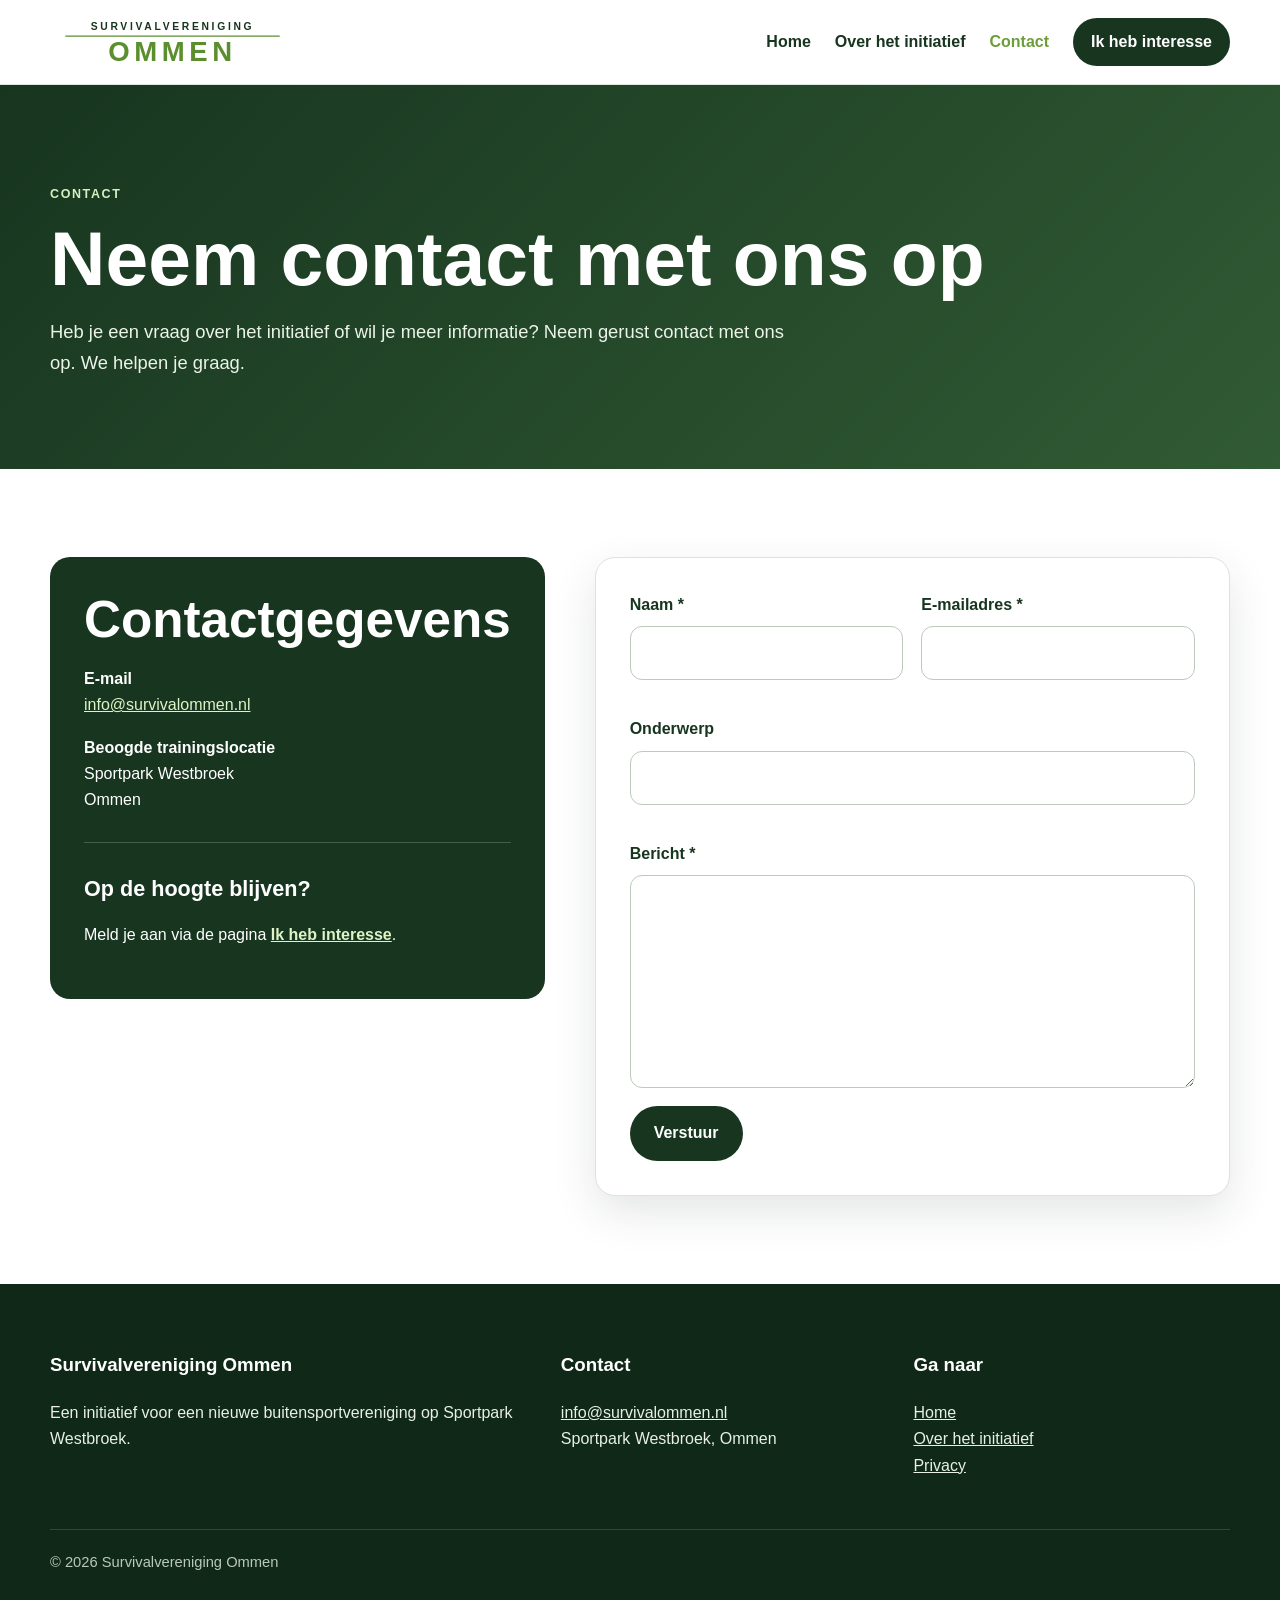
==== commit 0ade5364: "Add files via upload" ====
--- a/contact.html
+++ b/contact.html
@@ -1,6 +1,7 @@
-<!doctype html><html lang="nl"><head><meta charset="utf-8"><meta name="viewport" content="width=device-width,initial-scale=1"><title>Contact | Survivalvereniging Ommen</title><meta name="description" content="Neem contact op met Survivalvereniging Ommen of stel je vraag via het contactformulier."><link rel="icon" href="assets/images/favicon.svg" type="image/svg+xml"><link rel="stylesheet" href="assets/css/style.css"></head><body><a class="skip-link" href="#main">Ga naar inhoud</a>
-<header class="site-header"><div class="container nav-wrap"><a class="brand" href="index.html"><img src="assets/images/logo.svg" alt="Survivalvereniging Ommen"></a><button class="menu-button" data-menu-button aria-expanded="false" aria-controls="main-nav">Menu</button><nav id="main-nav" class="main-nav" data-nav><a href="index.html">Home</a><a href="over-survival-ommen.html">Over het initiatief</a><a aria-current="page" href="contact.html">Contact</a><a class="nav-cta" href="interesse.html">Ik heb interesse</a></nav></div></header>
-<main id="main"><section class="page-hero"><div class="container"><span class="eyebrow">Contact</span><h1>Neem contact met ons op</h1><p>Heb je een vraag over het initiatief, wil je meedenken of wil je meer informatie? We horen graag van je.</p></div></section>
-<section class="section"><div class="container form-shell"><aside class="contact-panel"><h2>Contactgegevens</h2><p><strong>E-mail</strong><br><a href="mailto:info@survivalommen.nl">info@survivalommen.nl</a></p><p><strong>Beoogde trainingslocatie</strong><br>Sportpark Westbroek<br>Ommen</p><hr style="border:0;border-top:1px solid rgba(255,255,255,.2);margin:28px 0"><h3 style="color:#fff">Op de hoogte blijven?</h3><p>Meld je aan via de pagina <a href="interesse.html"><strong>Ik heb interesse</strong></a>.</p></aside>
-<form class="contact-form" action="https://formspree.io/f/mwvggwoa" method="POST" data-contact-form><input type="hidden" name="_subject" value="Nieuw contactbericht via survivalommen.nl"><input type="hidden" name="formulier" value="Contactformulier"><div class="honeypot"><label>Laat dit veld leeg<input name="website" autocomplete="off"></label></div><div class="form-grid"><div class="form-group"><label for="contact-naam">Naam *</label><input type="text" id="contact-naam" name="naam" autocomplete="name" required></div><div class="form-group"><label for="contact-email">E-mailadres *</label><input type="email" id="contact-email" name="email" autocomplete="email" required></div><div class="form-group full"><label for="contact-onderwerp">Onderwerp</label><input type="text" id="contact-onderwerp" name="onderwerp"></div><div class="form-group full"><label for="contact-bericht">Bericht *</label><textarea id="contact-bericht" name="bericht" rows="7" required></textarea></div></div><button type="submit" class="button button-dark">Verstuur</button><p class="form-status" data-form-status aria-live="polite"></p></form></div></section></main>
-<footer class="site-footer"><div class="container"><div class="footer-grid"><div><h3>Survivalvereniging Ommen</h3><p>Een initiatief voor een nieuwe buitensportvereniging op Sportpark Westbroek.</p></div><div><h3>Contact</h3><p><a href="mailto:info@survivalommen.nl">info@survivalommen.nl</a><br>Sportpark Westbroek, Ommen</p></div><div><h3>Ga naar</h3><p><a href="index.html">Home</a><br><a href="over-survival-ommen.html">Over het initiatief</a><br><a href="privacy.html">Privacy</a></p></div></div><div class="footer-bottom">© <span data-year></span> Survivalvereniging Ommen</div></div></footer><script src="assets/js/script.js"></script></body></html>
+<!DOCTYPE html>
+<html lang="nl"><head><meta charset="utf-8"/><meta content="width=device-width,initial-scale=1" name="viewport"/><title>Contact | Survivalvereniging Ommen</title><meta content="Neem contact op met Survivalvereniging Ommen of stel je vraag via het contactformulier." name="description"/><link href="assets/images/favicon.svg" rel="icon" type="image/svg+xml"/><link href="assets/css/style.css" rel="stylesheet"/></head><body><a class="skip-link" href="#main">Ga naar inhoud</a>
+<header class="site-header"><div class="container nav-wrap"><a class="brand" href="index.html"><img alt="Survivalvereniging Ommen" src="assets/images/logo.svg"/></a><button aria-controls="main-nav" aria-expanded="false" class="menu-button" data-menu-button="">Menu</button><nav class="main-nav" data-nav="" id="main-nav"><a href="index.html">Home</a><a href="over-survival-ommen.html">Over het initiatief</a><a aria-current="page" href="contact.html">Contact</a><a class="nav-cta" href="interesse.html">Ik heb interesse</a></nav></div></header>
+<main id="main"><section class="page-hero"><div class="container"><span class="eyebrow">Contact</span><h1>Neem contact met ons op</h1><p>Heb je een vraag over het initiatief of wil je meer informatie? Neem gerust contact met ons op. We helpen je graag.</p></div></section>
+<section class="section"><div class="container form-shell"><aside class="contact-panel"><h2>Contactgegevens</h2><p><strong>E-mail</strong><br/><a href="mailto:info@survivalommen.nl">info@survivalommen.nl</a></p><p><strong>Beoogde trainingslocatie</strong><br/>Sportpark Westbroek<br/>Ommen</p><hr style="border:0;border-top:1px solid rgba(255,255,255,.2);margin:28px 0"/><h3 style="color:#fff">Op de hoogte blijven?</h3><p>Meld je aan via de pagina <a href="interesse.html"><strong>Ik heb interesse</strong></a>.</p></aside>
+<form action="https://formspree.io/f/mwvggwoa" class="contact-form" method="POST"><input name="_subject" type="hidden" value="Nieuw contactbericht via survivalommen.nl"/><input name="formulier" type="hidden" value="Contactformulier"/><div class="honeypot" style="display:none"><input autocomplete="off" name="_gotcha" tabindex="-1" type="text"/></div><div class="form-grid"><div class="form-group"><label for="contact-naam">Naam *</label><input autocomplete="name" id="contact-naam" name="naam" required="" type="text"/></div><div class="form-group"><label for="contact-email">E-mailadres *</label><input autocomplete="email" id="contact-email" name="email" required="" type="email"/></div><div class="form-group full"><label for="contact-onderwerp">Onderwerp</label><input id="contact-onderwerp" name="onderwerp" type="text"/></div><div class="form-group full"><label for="contact-bericht">Bericht *</label><textarea id="contact-bericht" name="bericht" required="" rows="7"></textarea></div></div><button class="button button-dark" type="submit">Verstuur</button></form></div></section></main>
+<footer class="site-footer"><div class="container"><div class="footer-grid"><div><h3>Survivalvereniging Ommen</h3><p>Een initiatief voor een nieuwe buitensportvereniging op Sportpark Westbroek.</p></div><div><h3>Contact</h3><p><a href="mailto:info@survivalommen.nl">info@survivalommen.nl</a><br/>Sportpark Westbroek, Ommen</p></div><div><h3>Ga naar</h3><p><a href="index.html">Home</a><br/><a href="over-survival-ommen.html">Over het initiatief</a><br/><a href="privacy.html">Privacy</a></p></div></div><div class="footer-bottom">© <span data-year=""></span> Survivalvereniging Ommen</div></div></footer><script src="assets/js/script.js"></script></body></html>
--- a/assets/css/style.css
+++ b/assets/css/style.css
@@ -1,10 +1,11 @@
 :root{--green-900:#17351f;--green-800:#214c2a;--green-700:#356a35;--green-500:#6d9e3b;--green-300:#b9d59a;--cream:#f6f4ed;--white:#fff;--ink:#1e2720;--muted:#647066;--border:#dce4da;--shadow:0 16px 44px rgba(23,53,31,.12);--radius:20px;--max:1180px}
 *{box-sizing:border-box}html{scroll-behavior:smooth}body{margin:0;font-family:Inter,Arial,Helvetica,sans-serif;color:var(--ink);background:#fff;line-height:1.65}img{max-width:100%;display:block}a{color:inherit}button,input,textarea{font:inherit}.container{width:min(var(--max),calc(100% - 40px));margin-inline:auto}.skip-link{position:absolute;left:-9999px;top:10px;z-index:999;background:#fff;padding:10px 14px}.skip-link:focus{left:10px}
 .site-header{position:sticky;top:0;z-index:50;background:rgba(255,255,255,.95);backdrop-filter:blur(12px);border-bottom:1px solid rgba(220,228,218,.9)}.nav-wrap{display:flex;align-items:center;justify-content:space-between;min-height:84px;gap:28px}.brand{display:flex;align-items:center;text-decoration:none}.brand img{width:245px;height:auto}.main-nav{display:flex;align-items:center;gap:24px}.main-nav a{text-decoration:none;font-weight:700;color:var(--green-900)}.main-nav a:hover,.main-nav a[aria-current="page"]{color:var(--green-500)}.nav-cta{background:var(--green-900);color:#fff!important;padding:11px 18px;border-radius:999px}.menu-button{display:none;border:0;background:var(--cream);padding:10px 13px;border-radius:10px;font-weight:800;color:var(--green-900)}
-.hero{position:relative;min-height:620px;display:grid;align-items:center;overflow:hidden;background:var(--green-900)}.hero-media{position:absolute;inset:0}.hero-media img{width:100%;height:100%;object-fit:cover}.hero-media:after{content:"";position:absolute;inset:0;background:linear-gradient(90deg,rgba(13,34,18,.9) 0%,rgba(13,34,18,.68) 48%,rgba(13,34,18,.18) 100%)}.hero-content{position:relative;color:#fff;padding:95px 0;max-width:760px}.eyebrow{display:inline-flex;align-items:center;gap:8px;text-transform:uppercase;letter-spacing:.13em;font-size:.78rem;font-weight:900;color:#d9efc1}.hero h1{font-size:clamp(2.6rem,6vw,5.2rem);line-height:1.03;margin:18px 0 20px}.hero p{font-size:clamp(1.05rem,2vw,1.25rem);max-width:720px;color:#edf5e8}.button-row{display:flex;flex-wrap:wrap;gap:12px;margin-top:30px}.button{display:inline-flex;align-items:center;justify-content:center;min-height:50px;padding:12px 22px;border-radius:999px;text-decoration:none;font-weight:900;border:2px solid transparent;cursor:pointer}.button-primary{background:var(--green-500);color:#102414}.button-primary:hover{background:#82b84c}.button-secondary{background:rgba(255,255,255,.08);border-color:#fff;color:#fff}.button-dark{background:var(--green-900);color:#fff}.button-outline{border-color:var(--green-900);color:var(--green-900);background:#fff}
-.usp-strip{background:#fff;border-bottom:1px solid var(--border)}.usp-grid{display:grid;grid-template-columns:repeat(3,1fr);gap:0}.usp-item{padding:18px 24px;display:flex;align-items:center;justify-content:center;gap:10px;text-align:center;font-weight:850;color:var(--green-900);border-right:1px solid var(--border)}.usp-item:last-child{border-right:0}.usp-icon{font-size:1.35rem}
-.section{padding:88px 0}.section-soft{background:var(--cream)}.section-head{max-width:760px;margin-bottom:42px}.section h2{font-size:clamp(2rem,4vw,3.2rem);line-height:1.12;color:var(--green-900);margin:0 0 18px}.section h3{color:var(--green-900);font-size:1.35rem;margin:0 0 10px}.lead{font-size:1.18rem;color:#415045}.two-col{display:grid;grid-template-columns:1.05fr .95fr;gap:56px;align-items:center}.image-card{border-radius:var(--radius);overflow:hidden;box-shadow:var(--shadow);background:#dbe7cf}.image-card img{width:100%;height:100%;min-height:390px;object-fit:cover}.status-card{background:#fff;border:1px solid var(--border);border-radius:var(--radius);padding:34px;box-shadow:var(--shadow)}.status-label{display:inline-flex;background:#eaf3df;color:var(--green-800);padding:7px 12px;border-radius:999px;font-weight:900;font-size:.82rem}.check-list{padding:0;margin:24px 0 0;list-style:none}.check-list li{display:flex;gap:12px;padding:10px 0;border-bottom:1px solid var(--border)}.check-list li:last-child{border-bottom:0}.check-list li:before{content:"✓";font-weight:900;color:var(--green-500)}
-.cta-panel{background:linear-gradient(135deg,var(--green-900),var(--green-700));border-radius:28px;padding:48px;color:#fff;box-shadow:var(--shadow)}.cta-panel h2{color:#fff}.cta-panel p{color:#eaf2e5}.cards{display:grid;grid-template-columns:repeat(3,1fr);gap:22px}.action-card{display:block;text-decoration:none;background:#fff;border:1px solid var(--border);border-radius:18px;padding:26px;transition:.2s ease;box-shadow:0 8px 24px rgba(23,53,31,.06)}.action-card:hover{transform:translateY(-4px);box-shadow:var(--shadow)}.action-card .icon{font-size:2rem}.action-card p{color:var(--muted);margin-bottom:0}.text-link{font-weight:900;color:var(--green-700)}
+.hero{position:relative;min-height:560px;display:grid;align-items:center;overflow:hidden;background:var(--green-900)}.hero-media{position:absolute;inset:0}.hero-media img{width:100%;height:100%;object-fit:cover}.hero-media:after{content:"";position:absolute;inset:0;background:linear-gradient(90deg,rgba(13,34,18,.9) 0%,rgba(13,34,18,.68) 48%,rgba(13,34,18,.18) 100%)}.hero-content{position:relative;color:#fff;padding:95px 0;max-width:760px}.eyebrow{display:inline-flex;align-items:center;gap:8px;text-transform:uppercase;letter-spacing:.13em;font-size:.78rem;font-weight:900;color:#d9efc1}.hero h1{font-size:clamp(2.6rem,6vw,5.2rem);line-height:1.03;margin:18px 0 20px}.hero p{font-size:clamp(1.05rem,2vw,1.25rem);max-width:720px;color:#edf5e8}.button-row{display:flex;flex-wrap:wrap;gap:12px;margin-top:30px}.button{display:inline-flex;align-items:center;justify-content:center;min-height:50px;padding:12px 22px;border-radius:999px;text-decoration:none;font-weight:900;border:2px solid transparent;cursor:pointer}.button-primary{background:var(--green-500);color:#102414}.button-primary:hover{background:#82b84c}.button-secondary{background:rgba(255,255,255,.08);border-color:#fff;color:#fff}.button-dark{background:var(--green-900);color:#fff}.button-outline{border-color:var(--green-900);color:var(--green-900);background:#fff}
+.usp-strip{background:#fff;border-bottom:1px solid var(--border)}.usp-grid{display:grid;grid-template-columns:repeat(3,1fr);gap:0}.usp-item{padding:18px 24px;display:flex;align-items:center;justify-content:center;gap:10px;text-align:center;font-weight:850;color:var(--green-900);border-right:1px solid var(--border)}.usp-item:last-child{border-right:0}.usp-icon{font-size:1.2rem}
+.section{padding:88px 0}.section-soft{background:var(--cream)}.section-head{max-width:760px;margin-bottom:42px}.section h2{font-size:clamp(2rem,4vw,3.2rem);line-height:1.12;color:var(--green-900);margin:0 0 18px}.section h3{color:var(--green-900);font-size:1.35rem;margin:0 0 10px}.lead{font-size:1.18rem;color:#415045}.two-col{display:grid;grid-template-columns:1.05fr .95fr;gap:56px;align-items:center}.image-card{border-radius:var(--radius);overflow:hidden;box-shadow:var(--shadow);background:#dbe7cf}.image-card img{width:100%;height:100%;min-height:390px;object-fit:cover}.status-card{background:#fff;border:1px solid var(--border);border-radius:var(--radius);padding:34px;box-shadow:var(--shadow)}.status-label{display:inline-flex;background:#eaf3df;color:var(--green-800);padding:7px 12px;border-radius:999px;font-weight:900;font-size:.82rem}.check-list{padding:0;margin:24px 0 0;list-style:none}.check-list li{display:flex;gap:12px;padding:10px 0;border-bottom:1px solid var(--border)}.check-list li:last-child{border-bottom:0}.check-list li:before{content:"";width:8px;height:8px;margin-top:10px;border-radius:50%;background:var(--green-300);flex-shrink:0}
+.icon-list{list-style:none;padding:0;margin:24px 0 0}.icon-list li{display:flex;gap:12px;padding:10px 0;border-bottom:1px solid var(--border)}.icon-list li:last-child{border-bottom:0}.icon-list li:before{content:"";width:8px;height:8px;margin-top:10px;border-radius:50%;background:var(--green-300);flex-shrink:0}
+.cta-panel{background:linear-gradient(135deg,var(--green-900),var(--green-700));border-radius:28px;padding:48px;color:#fff;box-shadow:var(--shadow)}.cta-panel h2{color:#fff}.cta-panel p{color:rgba(255,255,255,.9)}.cards{display:grid;grid-template-columns:repeat(3,1fr);gap:22px}.action-card{display:block;text-decoration:none;background:#fff;border:1px solid var(--border);border-radius:18px;padding:26px;transition:.2s ease;box-shadow:0 8px 24px rgba(23,53,31,.06)}.action-card:hover{transform:translateY(-4px);box-shadow:var(--shadow)}.action-card .icon{font-size:2rem}.action-card p{color:var(--muted);margin-bottom:0}.text-link{font-weight:900;color:var(--green-700)}
 .page-hero{padding:95px 0 72px;background:linear-gradient(135deg,#17351f,#315b34);color:#fff}.page-hero h1{font-size:clamp(2.7rem,6vw,4.8rem);line-height:1.05;margin:12px 0}.page-hero p{max-width:760px;font-size:1.15rem;color:#ecf4e9}.content-block{max-width:820px}.content-block+.content-block{margin-top:52px}.content-block h2{font-size:clamp(1.8rem,3vw,2.6rem)}.divider{height:1px;background:var(--border);margin:58px 0}.form-shell{display:grid;grid-template-columns:.8fr 1.2fr;gap:50px;align-items:start}.contact-panel{background:var(--green-900);color:#fff;border-radius:var(--radius);padding:34px}.contact-panel h2{color:#fff}.contact-panel a{color:#dff3c6}.contact-form{background:#fff;border:1px solid var(--border);border-radius:var(--radius);padding:34px;box-shadow:var(--shadow)}.form-grid{display:grid;grid-template-columns:1fr 1fr;gap:18px}.form-group{display:flex;flex-direction:column;gap:8px;margin-bottom:18px}.form-group.full{grid-column:1/-1}.form-group label,.contact-form legend{font-weight:850;color:var(--green-900)}input,textarea{width:100%;border:1px solid #bcc9bd;border-radius:12px;padding:13px 14px;background:#fff;color:var(--ink)}input:focus,textarea:focus{outline:3px solid rgba(109,158,59,.25);border-color:var(--green-500)}textarea{resize:vertical}.checkbox-grid{display:grid;grid-template-columns:1fr 1fr;gap:10px}.checkbox-label{display:flex;gap:10px;align-items:flex-start;font-weight:600}.checkbox-label input{width:auto;margin-top:5px}.form-status{min-height:26px;font-weight:800;color:var(--green-700)}.privacy-note{font-size:.92rem;color:var(--muted)}.honeypot{position:absolute!important;left:-9999px!important}
 .faq{display:grid;gap:12px}.faq details{border:1px solid var(--border);border-radius:14px;padding:18px 20px;background:#fff}.faq summary{cursor:pointer;font-weight:900;color:var(--green-900)}.faq p{margin-bottom:0}.site-footer{background:#102817;color:#e8f0e5;padding:48px 0 30px}.footer-grid{display:grid;grid-template-columns:1.2fr .8fr .8fr;gap:36px}.footer-grid h3{color:#fff}.footer-grid a{color:#e8f0e5}.footer-bottom{border-top:1px solid rgba(255,255,255,.14);margin-top:34px;padding-top:20px;color:#b9c8ba;font-size:.92rem}
 @media(max-width:860px){.menu-button{display:block}.main-nav{display:none;position:absolute;top:84px;left:0;right:0;background:#fff;padding:20px;flex-direction:column;align-items:stretch;border-bottom:1px solid var(--border)}.main-nav.is-open{display:flex}.nav-cta{text-align:center}.two-col,.form-shell{grid-template-columns:1fr}.cards{grid-template-columns:1fr}.usp-grid{grid-template-columns:1fr}.usp-item{border-right:0;border-bottom:1px solid var(--border)}.usp-item:last-child{border-bottom:0}.footer-grid{grid-template-columns:1fr 1fr}.hero{min-height:560px}.hero-media:after{background:rgba(13,34,18,.68)}}
